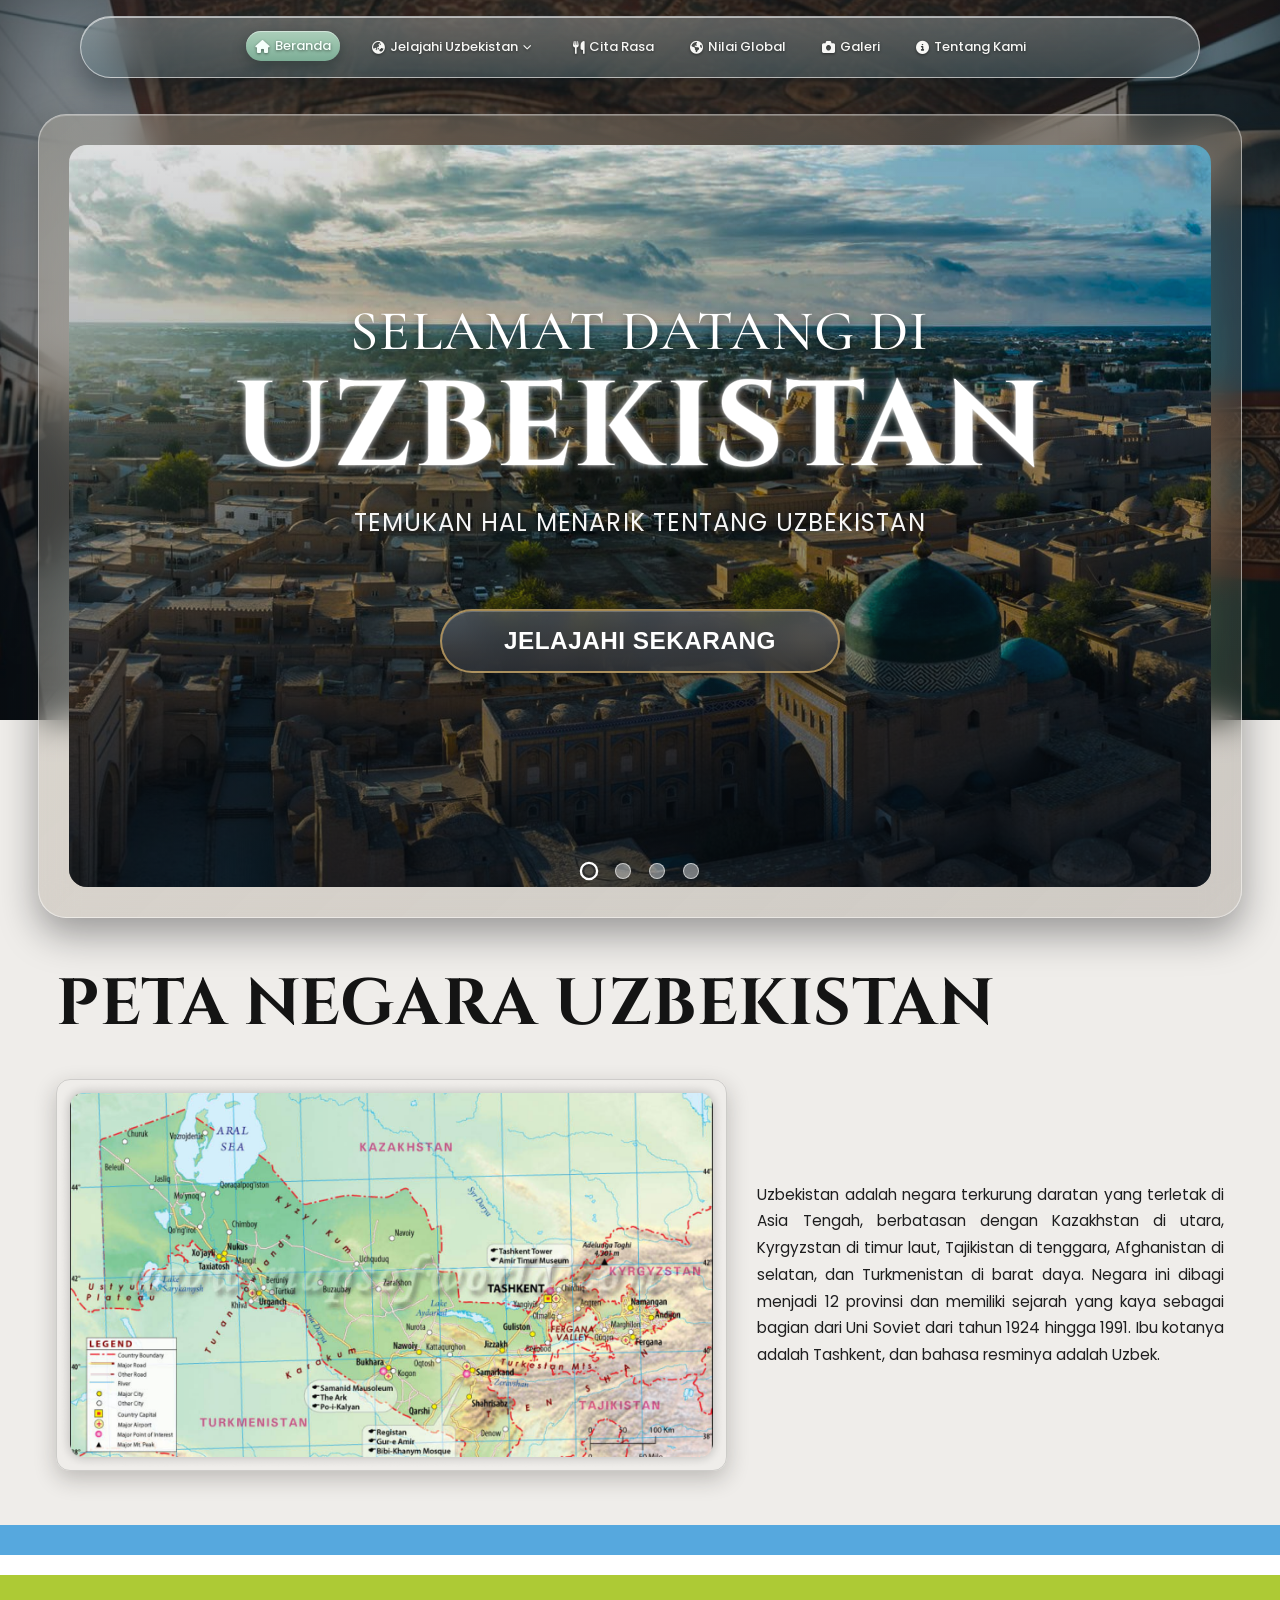
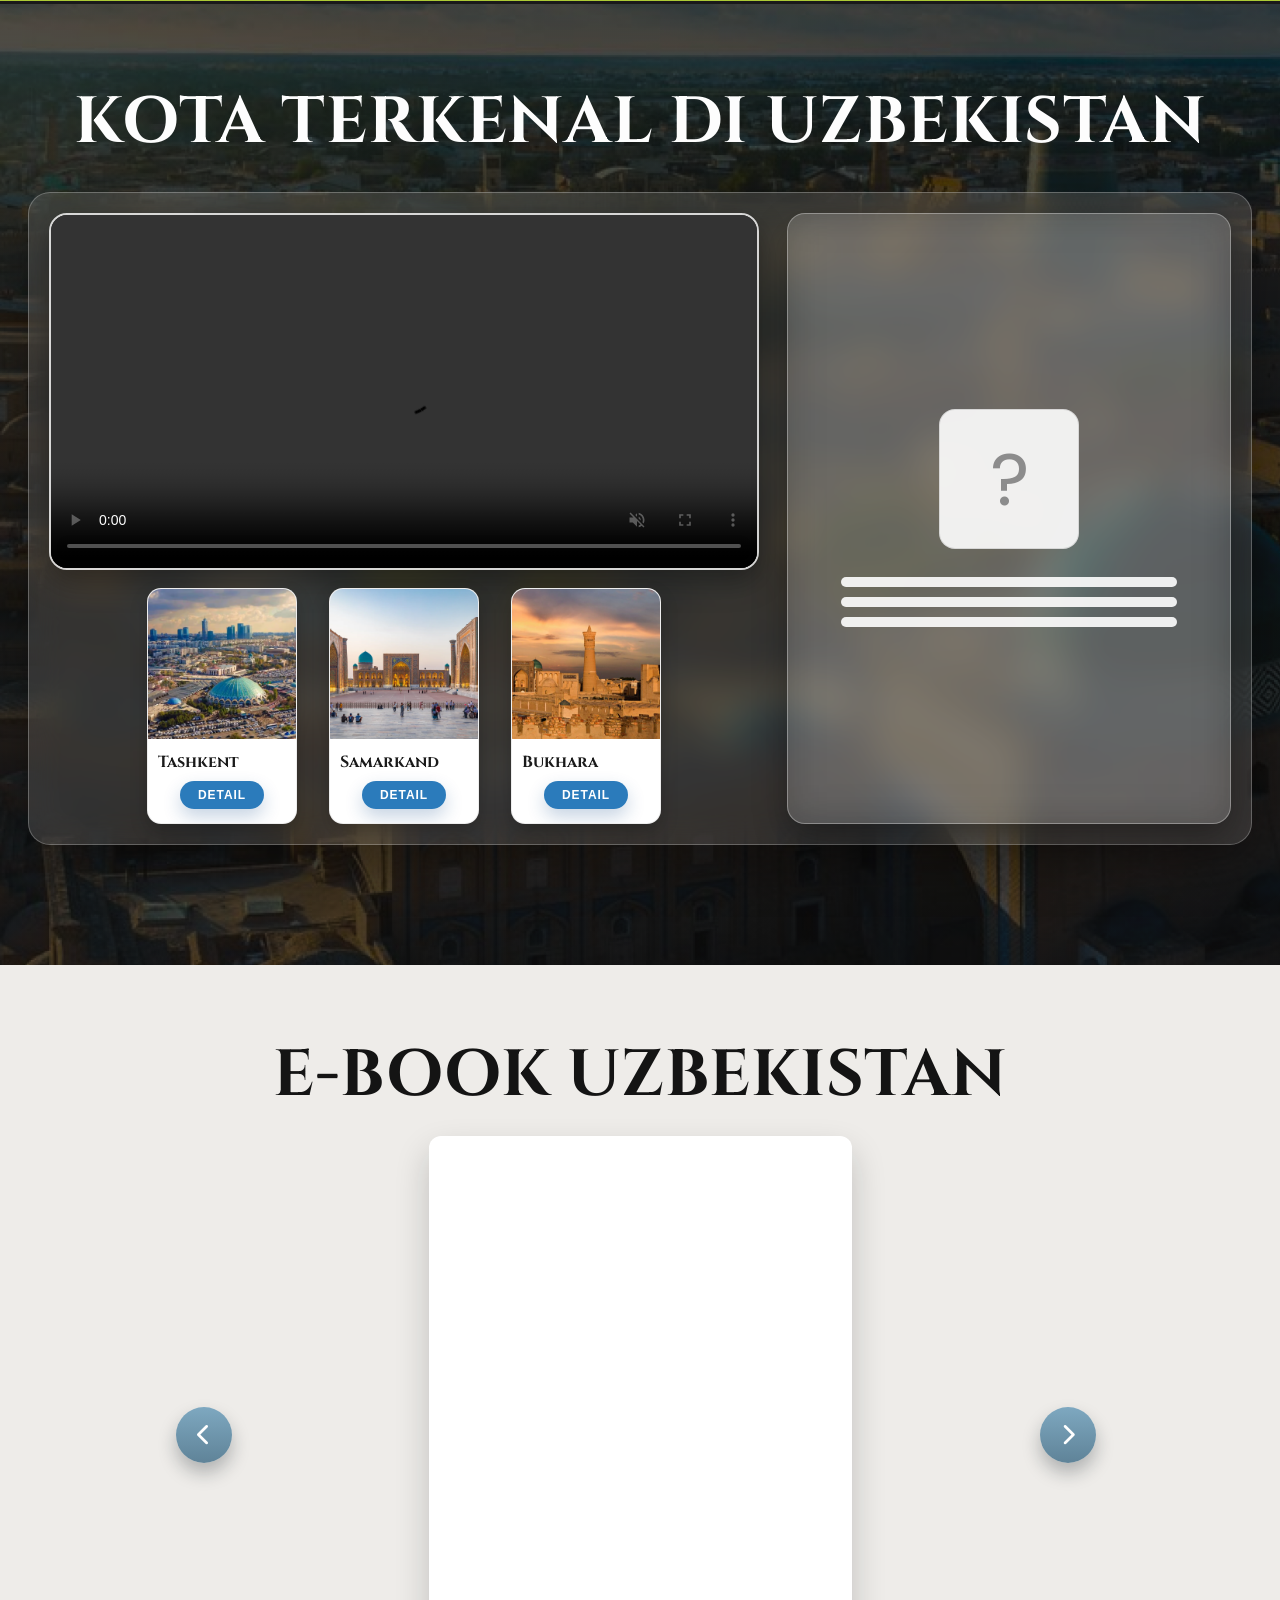
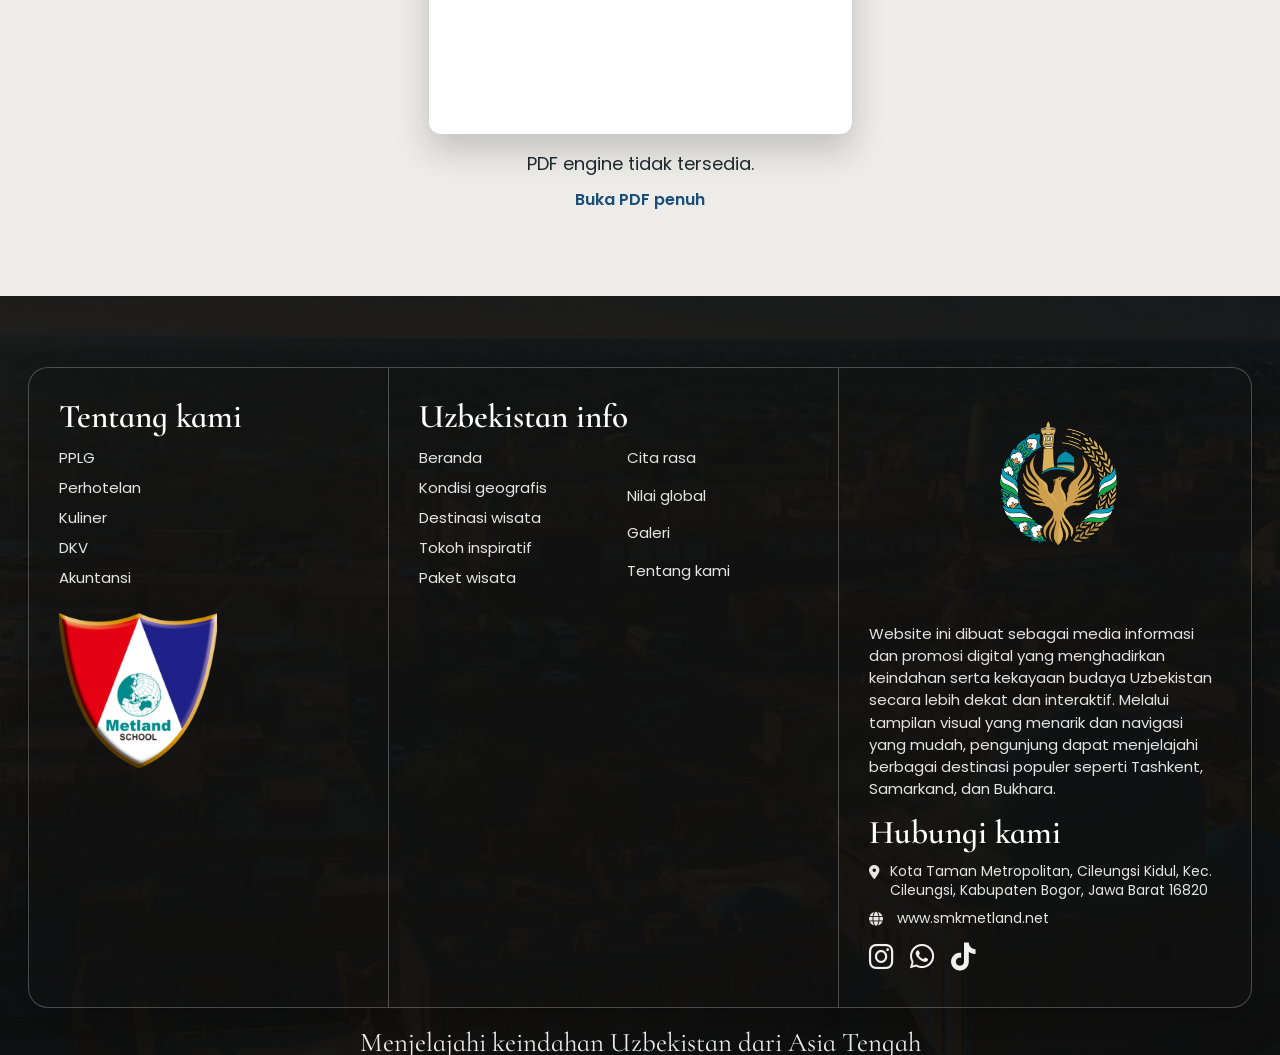
==== index.html @ 0556744e "branch" ====
<!DOCTYPE html>
<html lang="id">
<head>
    <meta charset="UTF-8">
    <meta name="viewport" content="width=device-width, initial-scale=1.0">
    <title>Uzbekistan - Beranda</title>
    <meta http-equiv="refresh" content="0; url=beranda/index.html">
    <link rel="canonical" href="beranda/index.html">
</head>
<body>
    <p>Redirecting to <a href="beranda/index.html">beranda/index.html</a>...</p>
</body>
</html>
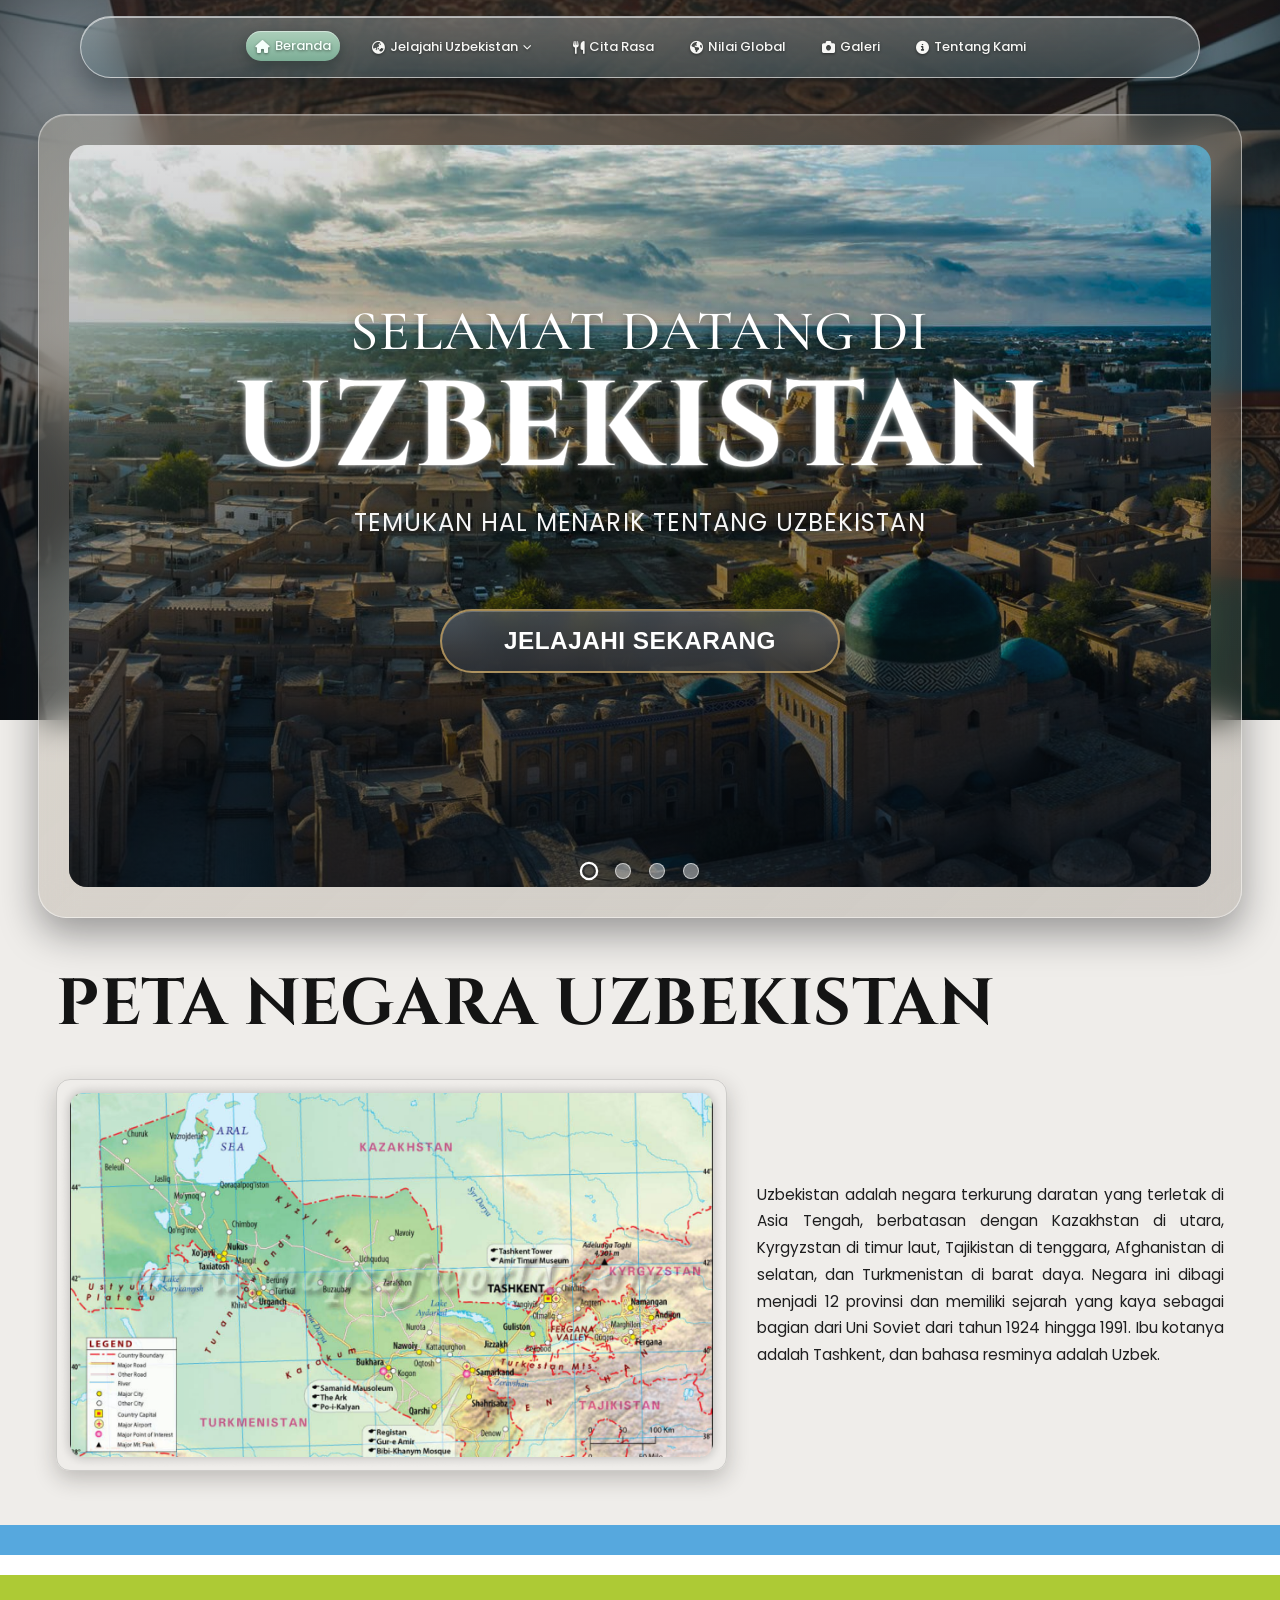
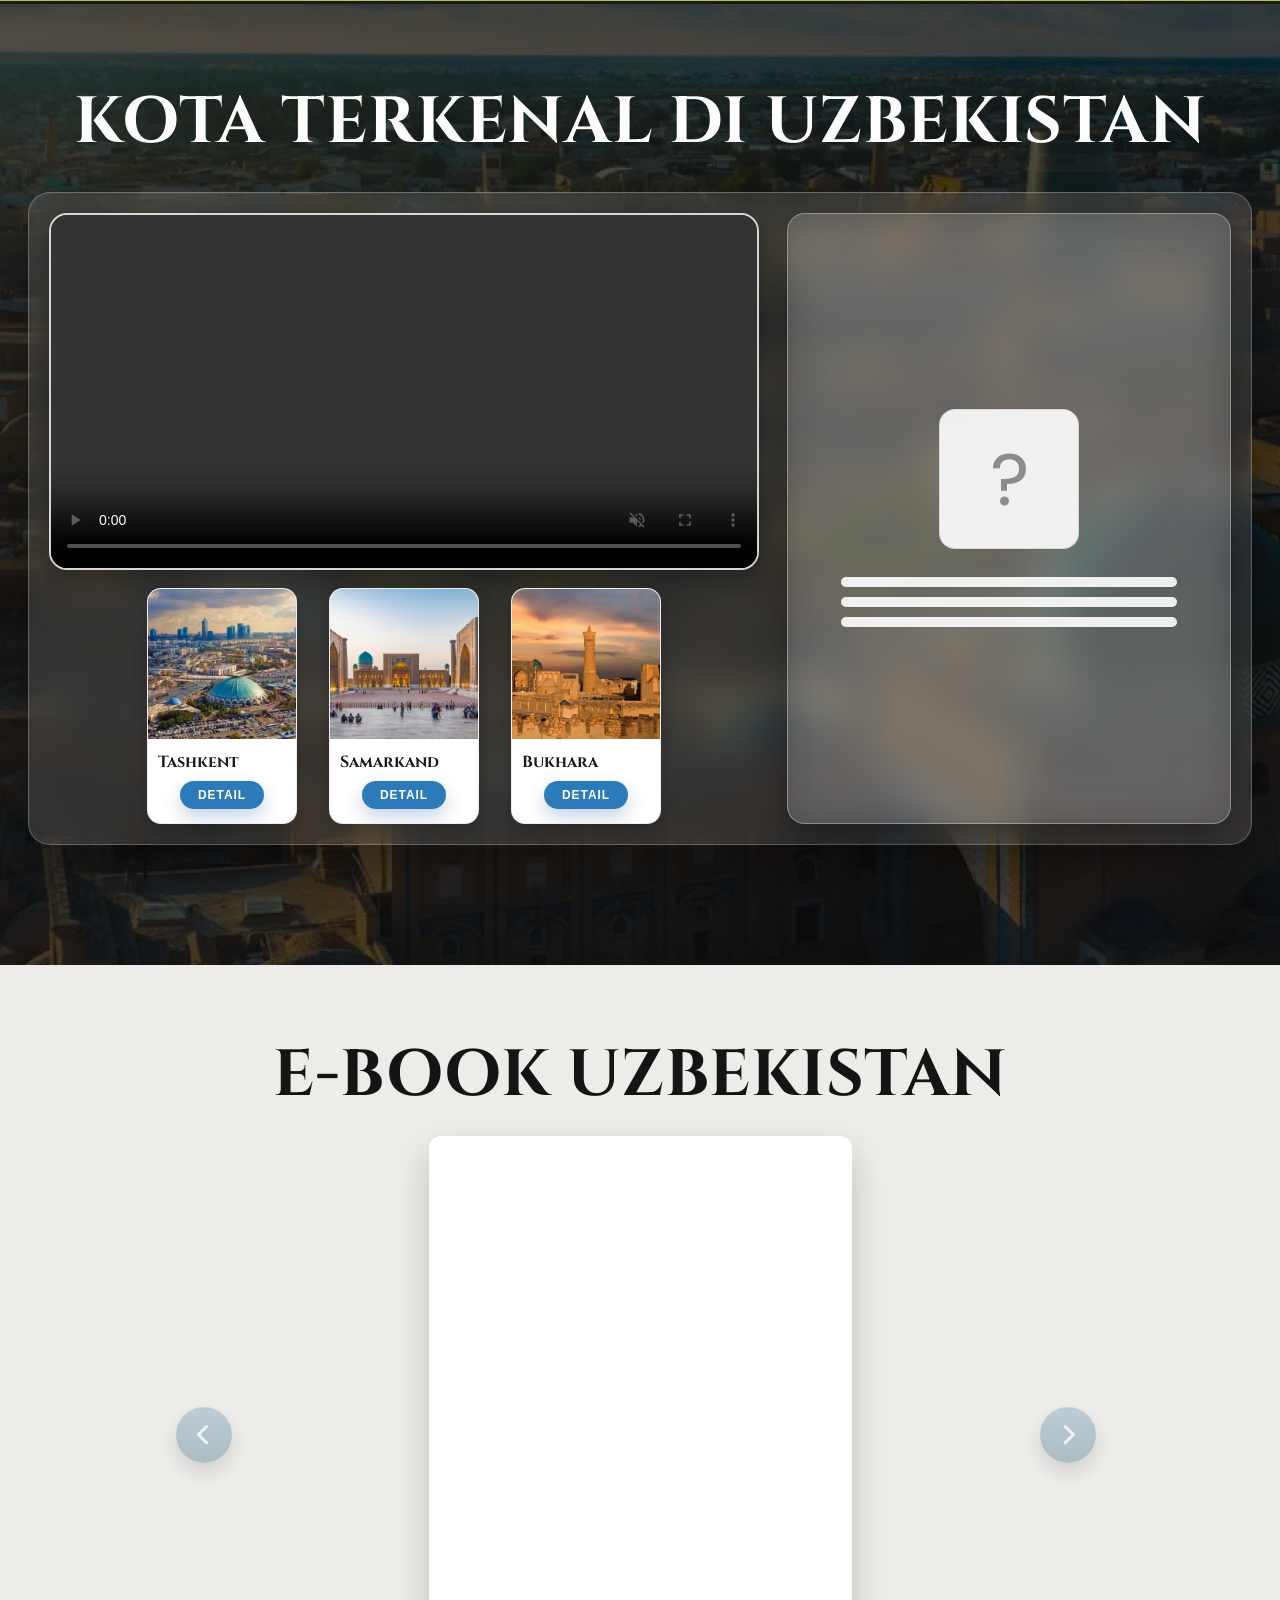
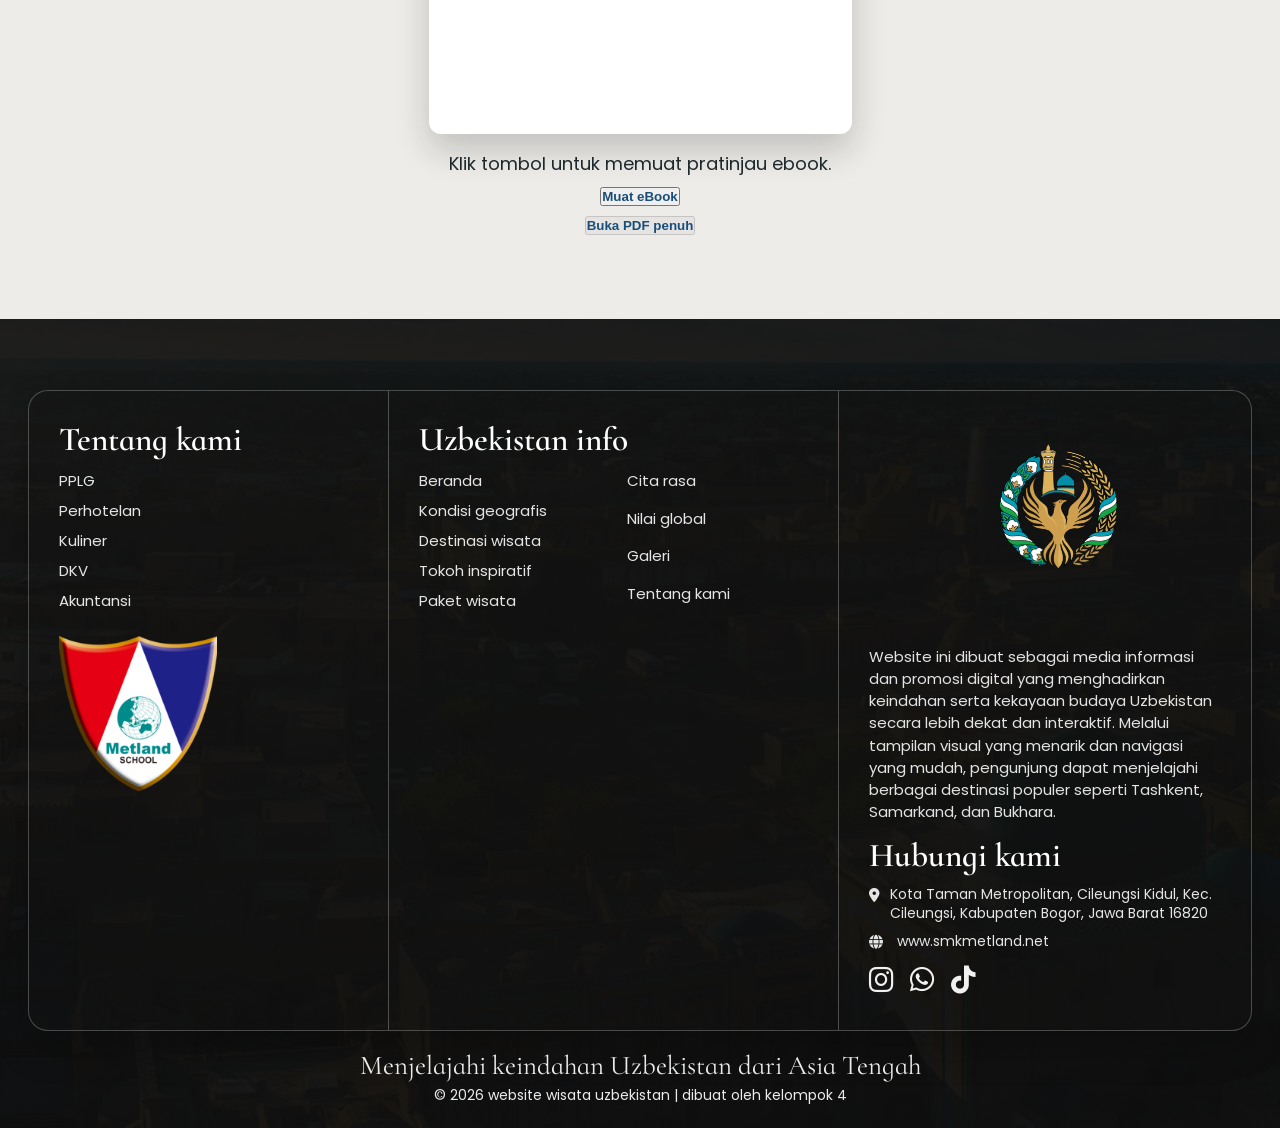
==== commit 04356c39: "Update terakhir" ====
--- a/index.html
+++ b/index.html
@@ -11,3 +11,4 @@
     <p>Redirecting to <a href="beranda/index.html">beranda/index.html</a>...</p>
 </body>
 </html>
+
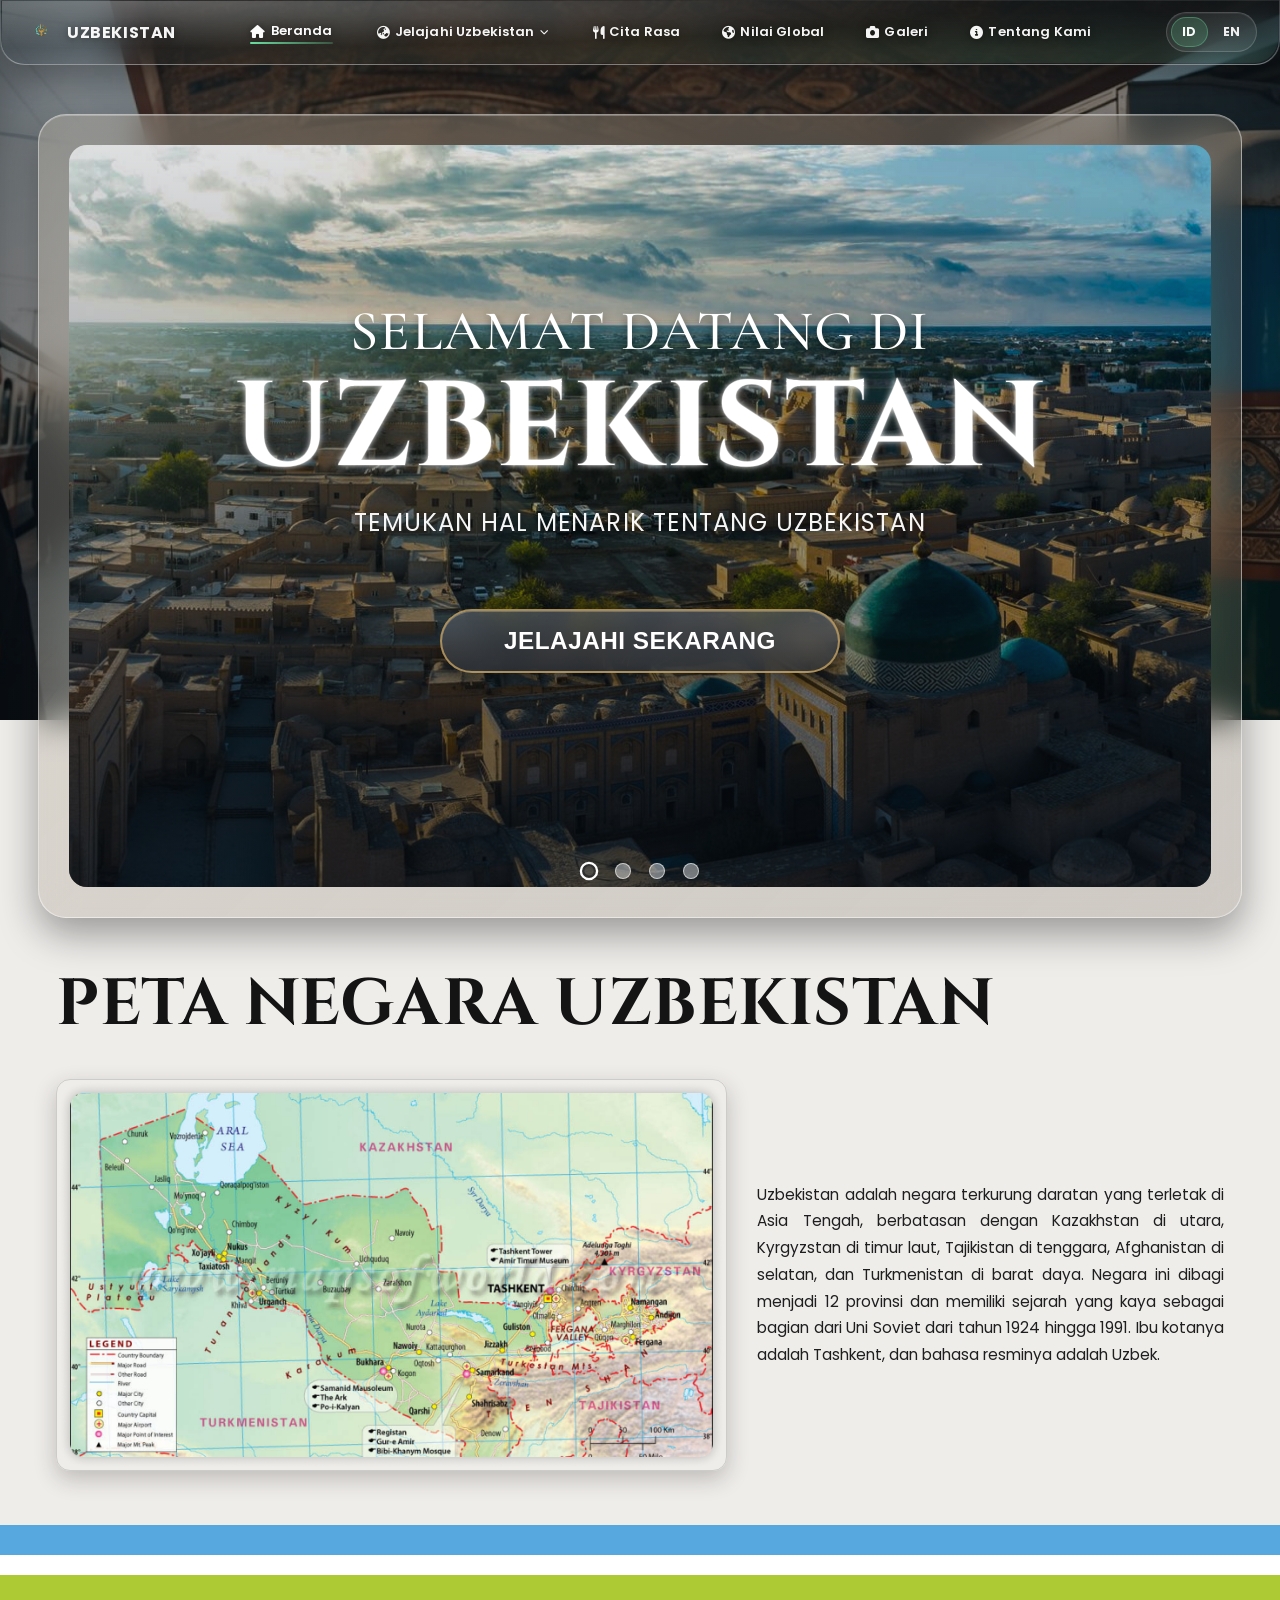
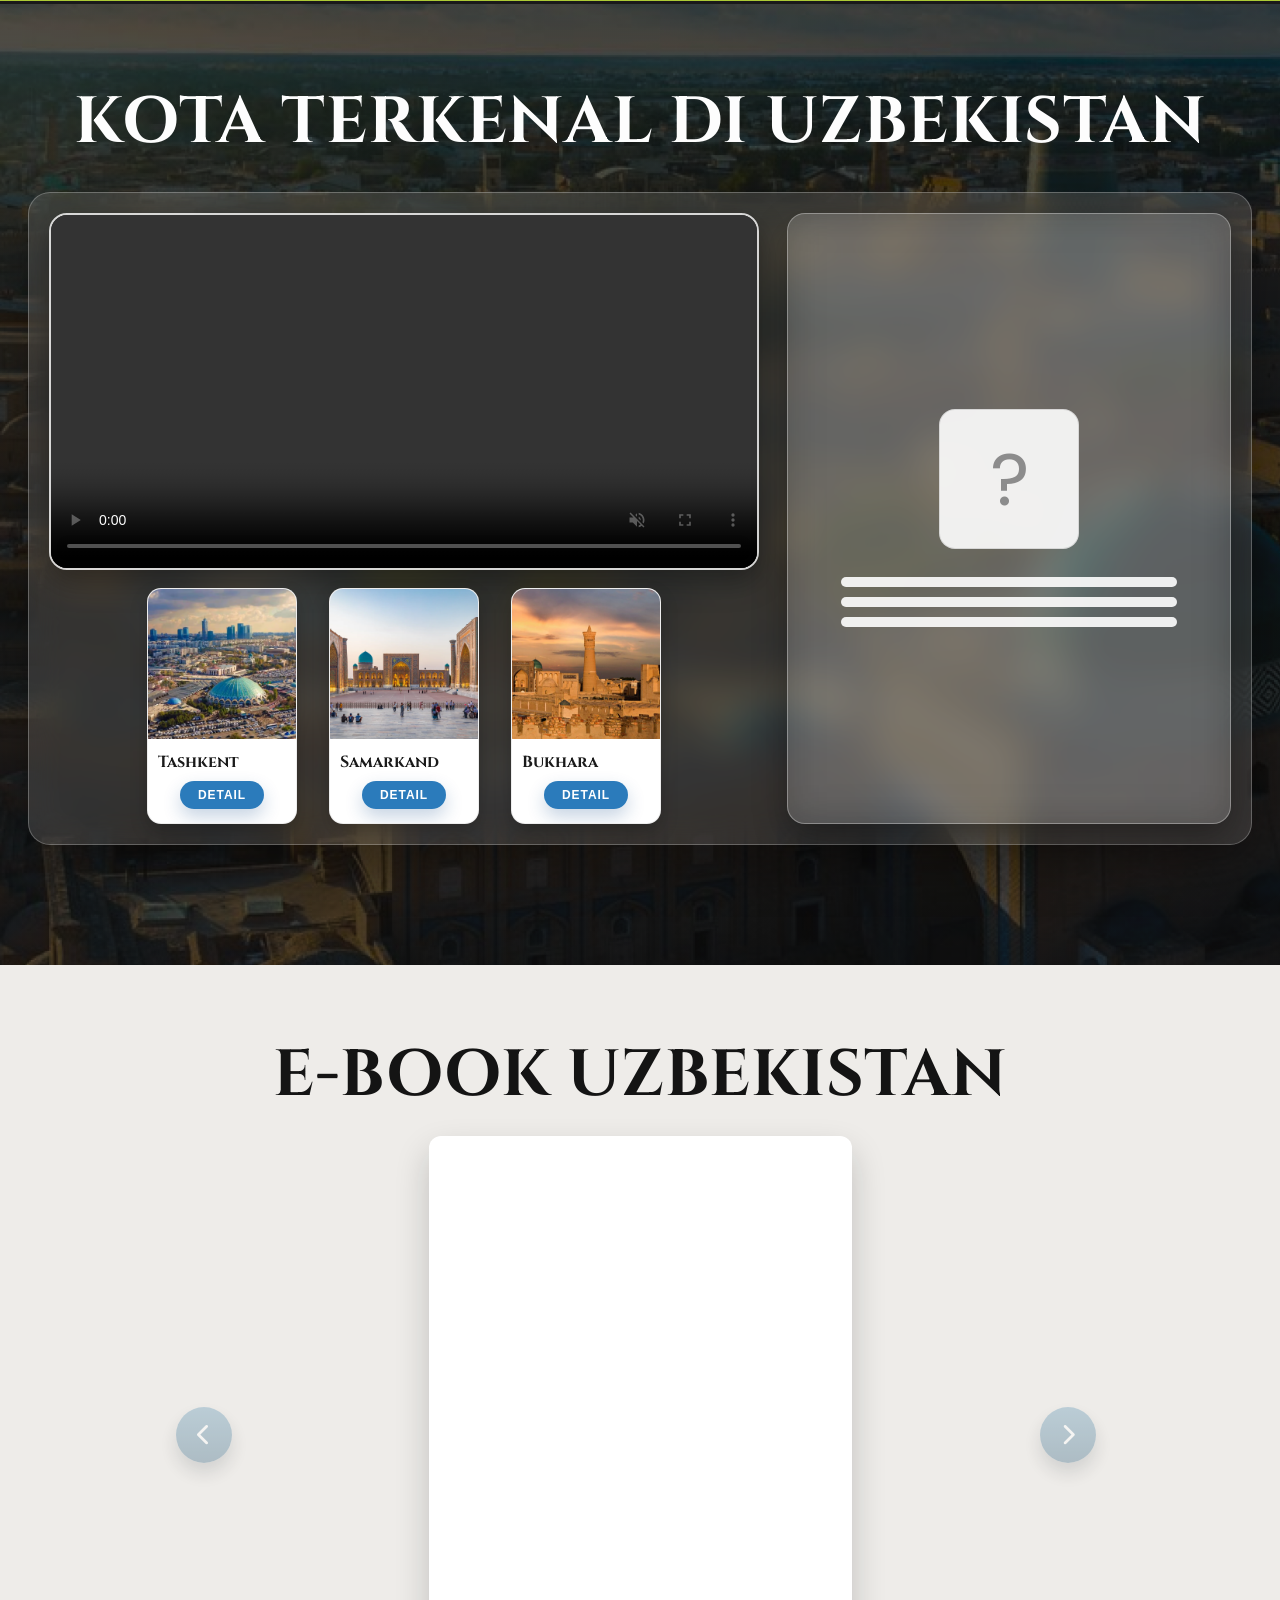
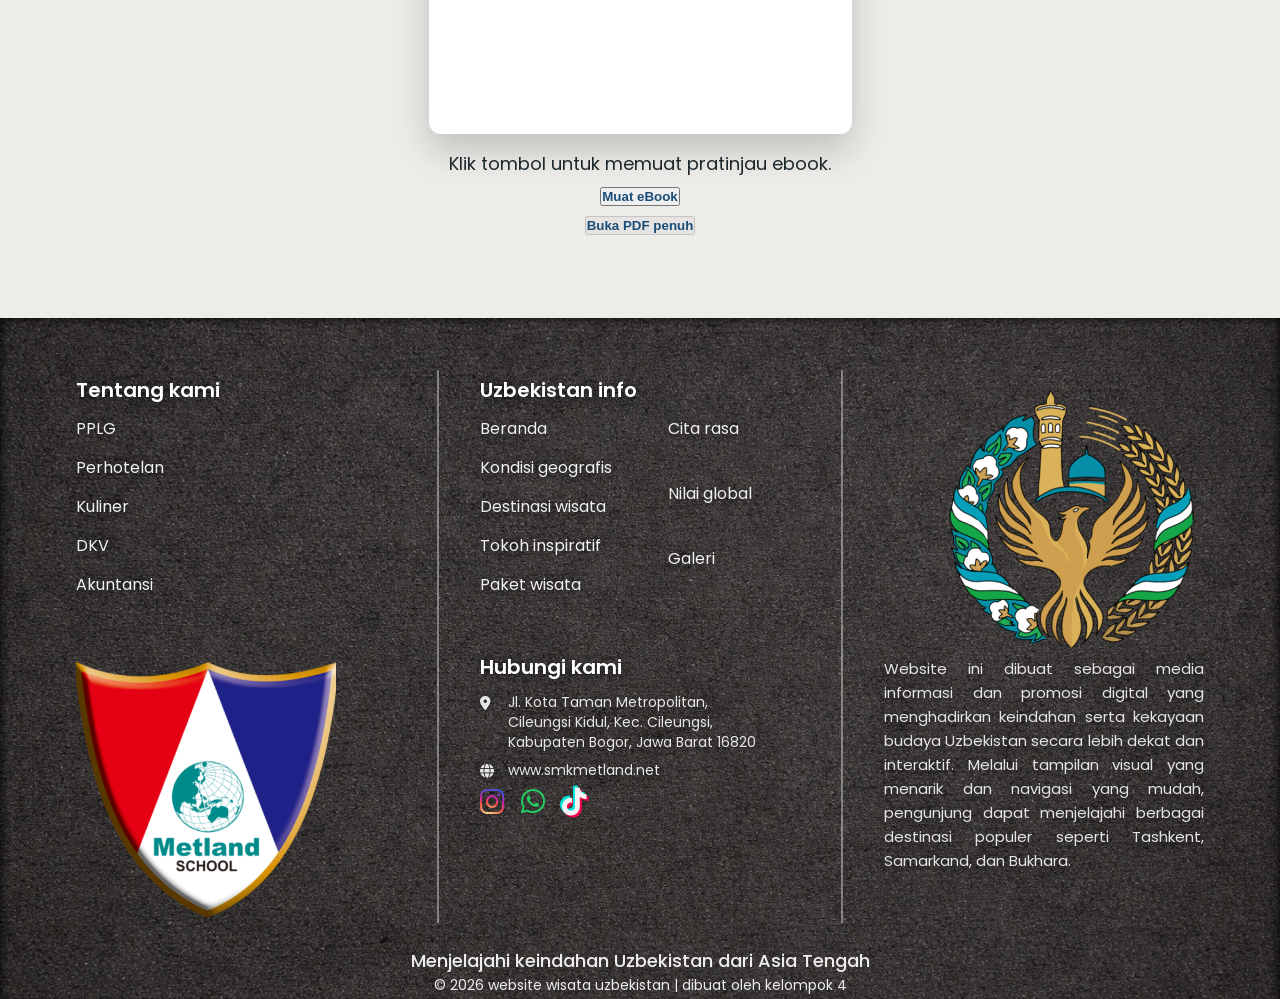
==== commit dfcd401c: "Uppdate besar" ====
--- a/index.html
+++ b/index.html
@@ -4,11 +4,11 @@
     <meta charset="UTF-8">
     <meta name="viewport" content="width=device-width, initial-scale=1.0">
     <title>Uzbekistan - Beranda</title>
-    <meta http-equiv="refresh" content="0; url=beranda/index.html">
-    <link rel="canonical" href="beranda/index.html">
+    <meta http-equiv="refresh" content="0; url=beranda">
+    <link rel="canonical" href="beranda">
 </head>
 <body>
-    <p>Redirecting to <a href="beranda/index.html">beranda/index.html</a>...</p>
+    <p>Redirecting to <a href="beranda">beranda/index.html</a>...</p>
 </body>
 </html>
 
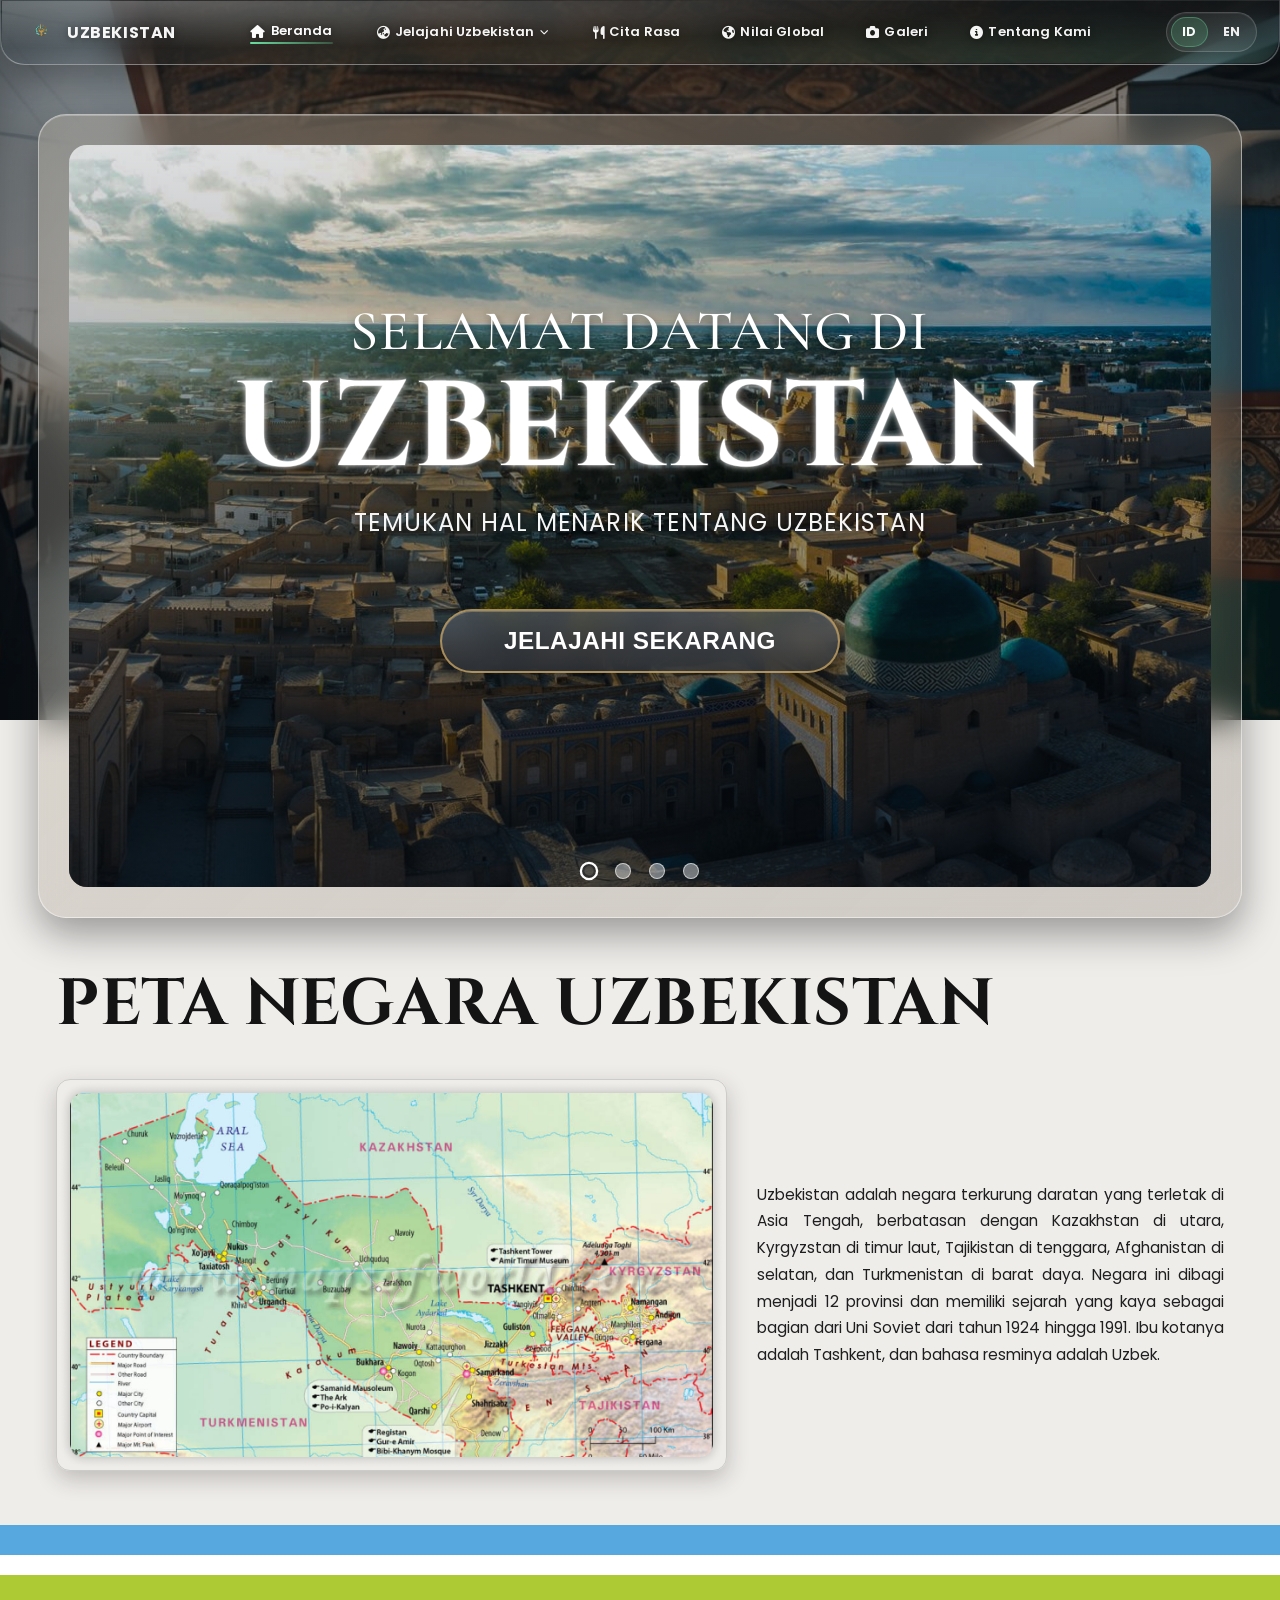
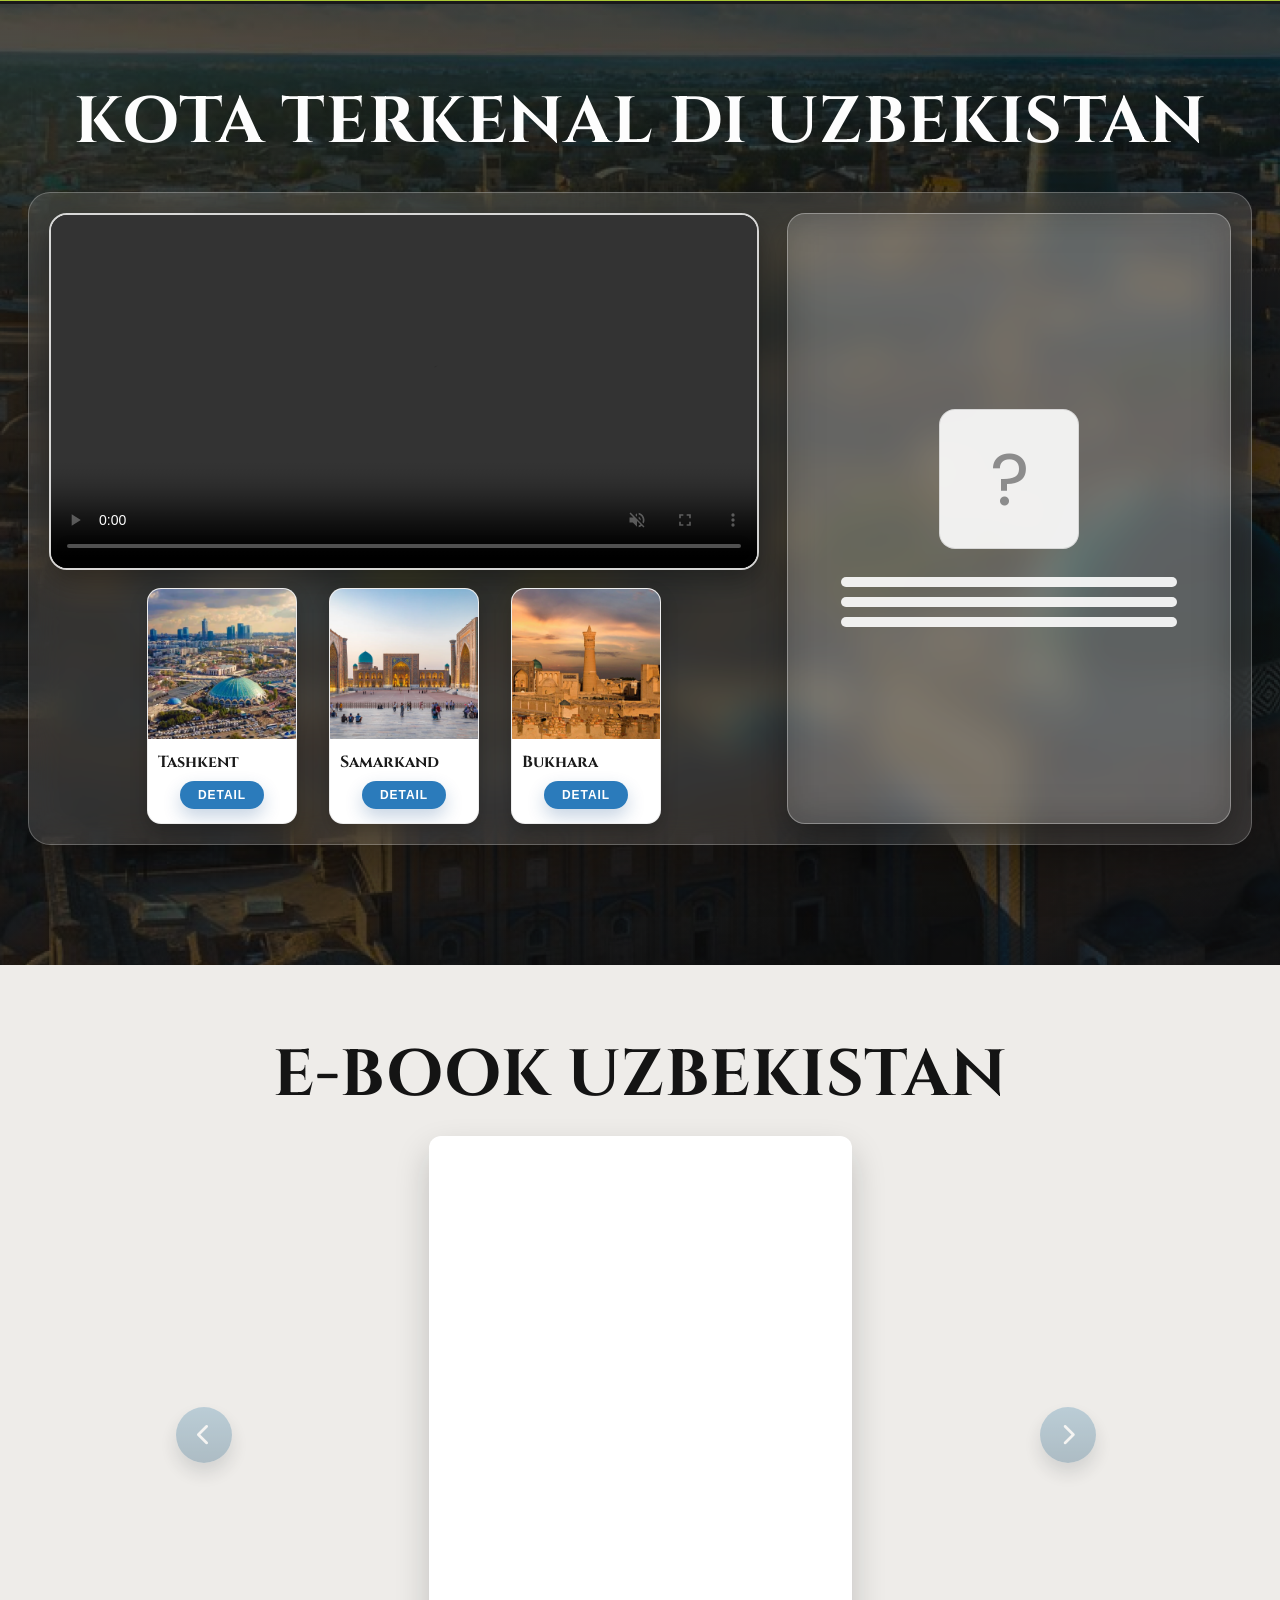
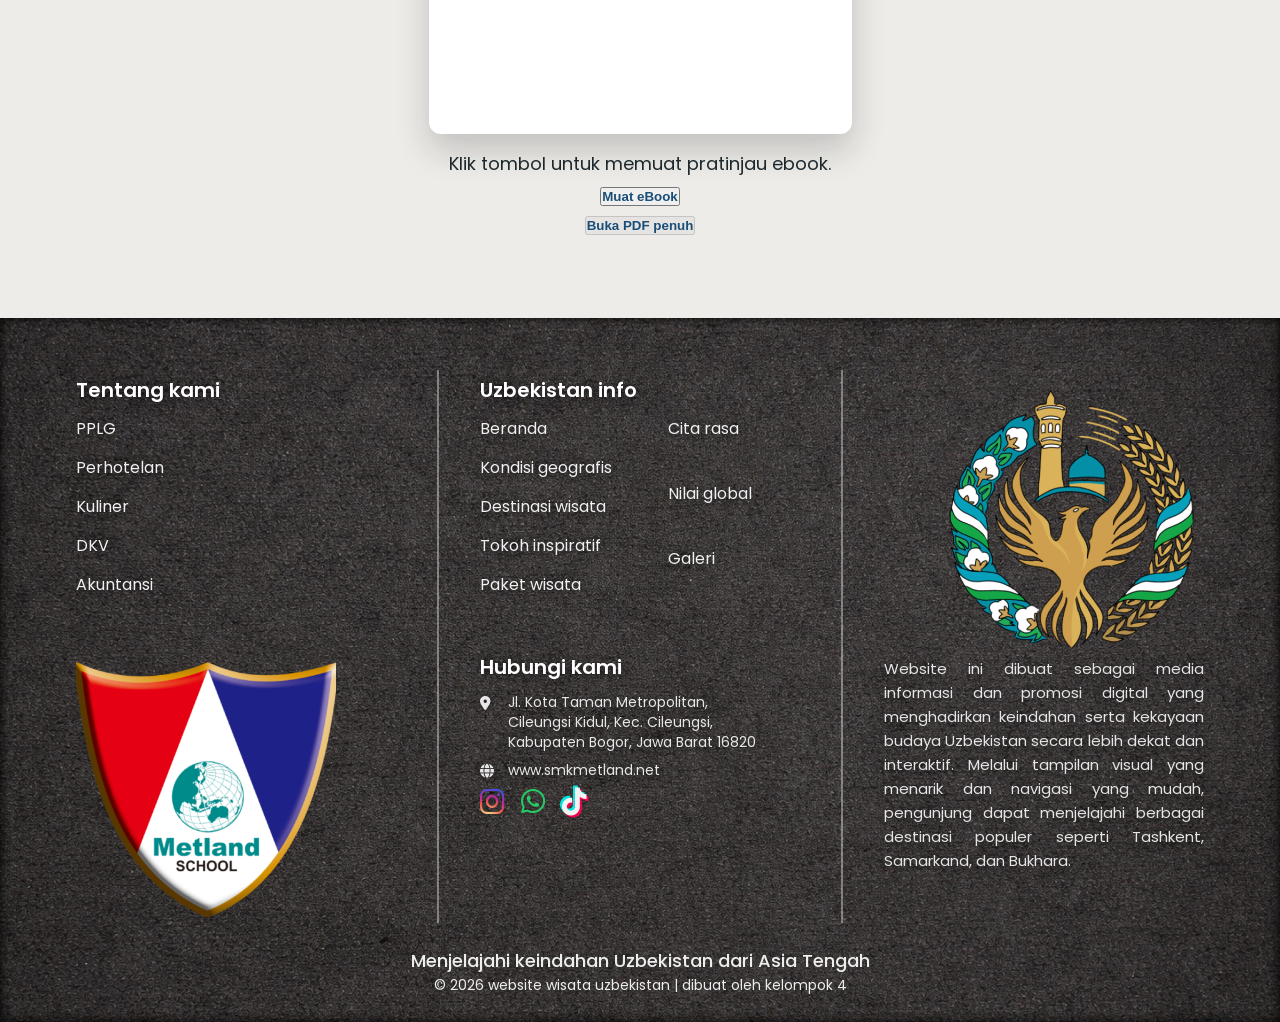
==== commit 1fab5e4a: "Lah in commit" ====
--- a/index.html
+++ b/index.html
@@ -12,3 +12,4 @@
 </body>
 </html>
 
+#Updatee
